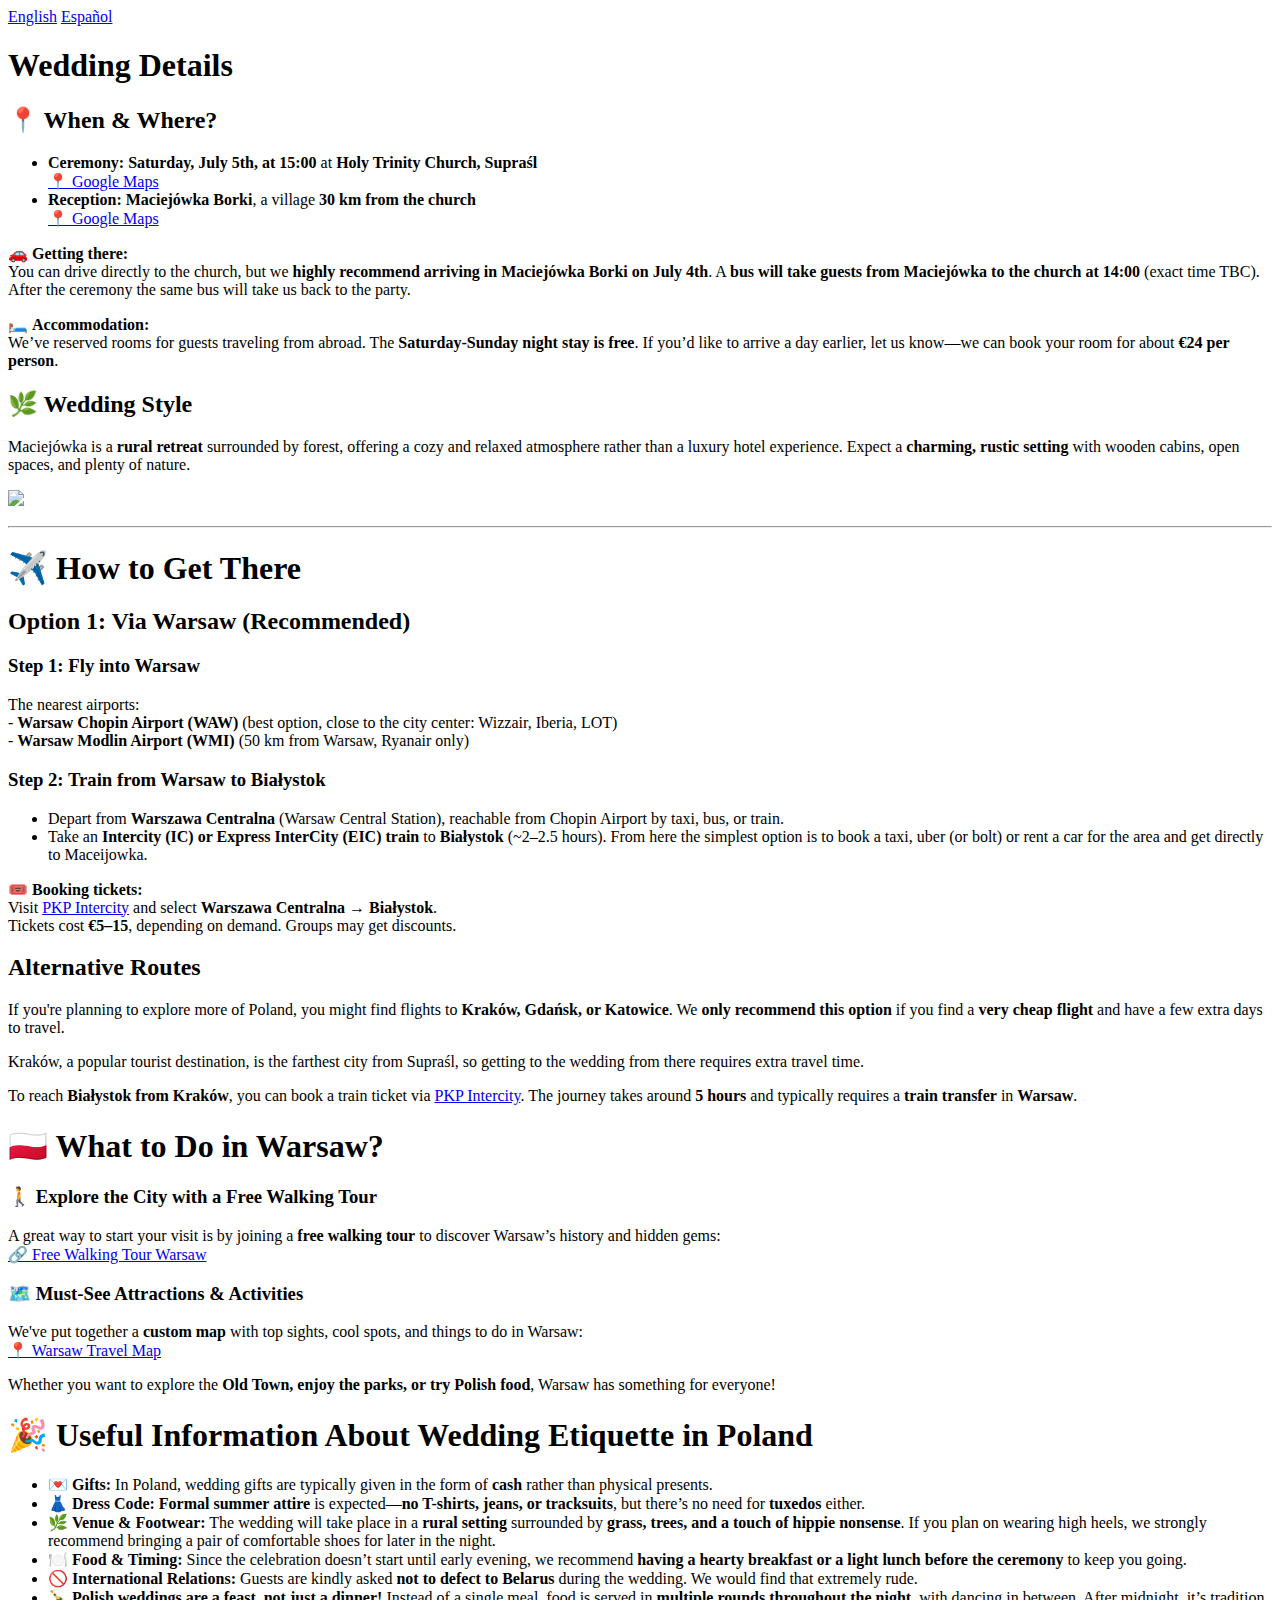
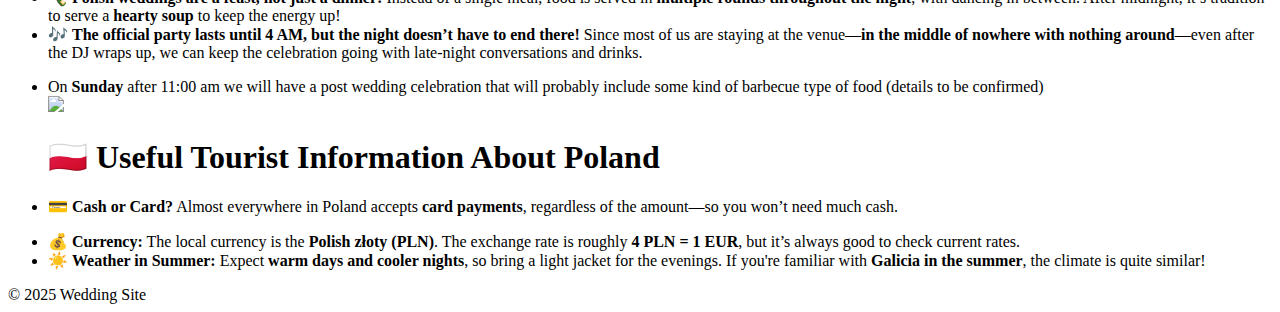
==== home/index.html @ 26d76ed0 "Deploying to gh-pages from @ IamjustNick/wedding-site@7981cb326dc4d60f3801853ffd5f49c5a8aa6785 🚀" ====
<!DOCTYPE html>
<html lang="en">
<head>
    <meta charset="UTF-8">
    <meta name="viewport" content="width=device-width, initial-scale=1.0">
    <title>Wedding Site - Home</title>
    <link rel="stylesheet" href="https://fonts.googleapis.com/css2?family=Playfair+Display:wght@400;700&family=Open+Sans:wght@400;600&display=swap">
    <link rel="stylesheet" href="/wedding-site/static/css/style.css">
    
</head>
<body>
    <div class="language-switcher">
        <a href="/wedding-site/home/en" class="active">English</a>
        <a href="/wedding-site/home/es" >Español</a>
    </div>
    
    <div class="container">
        
    <div class="wedding-content">
        <h1>Wedding Details</h1>

<h2>📍 When &amp; Where?</h2>

<ul>
<li><strong>Ceremony:</strong> <strong>Saturday, July 5th, at 15:00</strong> at <strong>Holy Trinity Church, Supraśl</strong><br />
<a href="https://maps.app.goo.gl/awo4oxo399xgwkPA8">📍 Google Maps</a></li>
<li><strong>Reception:</strong> <strong>Maciejówka Borki</strong>, a village <strong>30 km from the church</strong><br />
<a href="https://maps.app.goo.gl/ZtGkxrp5NXeq9ZGX7">📍 Google Maps</a></li>
</ul>

<p>🚗 <strong>Getting there:</strong><br />
You can drive directly to the church, but we <strong>highly recommend arriving in Maciejówka Borki on July 4th</strong>. A <strong>bus will take guests from Maciejówka to the church at 14:00</strong> (exact time TBC). After the ceremony the same bus will take us back to the party.</p>

<p>🛏️ <strong>Accommodation:</strong><br />
We’ve reserved rooms for guests traveling from abroad. The <strong>Saturday-Sunday night stay is free</strong>. If you’d like to arrive a day earlier, let us know—we can book your room for about <strong>€24 per person</strong>.</p>

<h2><strong>🌿 Wedding Style</strong></h2>

<p>Maciejówka is a <strong>rural retreat</strong> surrounded by forest, offering a cozy and relaxed atmosphere rather than a luxury hotel experience. Expect a <strong>charming, rustic setting</strong> with wooden cabins, open spaces, and plenty of nature.</p>

<p><img src="/wedding-site/static/images/maceijowka_aereal.png"></p>

<hr />

<h1>✈️ How to Get There</h1>

<h2><strong>Option 1: Via Warsaw (Recommended)</strong></h2>

<h3><strong>Step 1: Fly into Warsaw</strong></h3>

<p>The nearest airports:<br />
- <strong>Warsaw Chopin Airport (WAW)</strong> (best option, close to the city center: Wizzair, Iberia, LOT)<br />
- <strong>Warsaw Modlin Airport (WMI)</strong> (50 km from Warsaw, Ryanair only)</p>

<h3><strong>Step 2: Train from Warsaw to Białystok</strong></h3>

<ul>
<li>Depart from <strong>Warszawa Centralna</strong> (Warsaw Central Station), reachable from Chopin Airport by taxi, bus, or train.</li>
<li>Take an <strong>Intercity (IC) or Express InterCity (EIC) train</strong> to <strong>Białystok</strong> (~2–2.5 hours).  From here the simplest option is to book a taxi, uber (or bolt) or rent a car for the area and get directly to Maceijowka.</li>
</ul>

<p>🎟️ <strong>Booking tickets:</strong><br />
Visit <a href="https://ebilet.intercity.pl/">PKP Intercity</a> and select <strong>Warszawa Centralna → Białystok</strong>.<br />
Tickets cost <strong>€5–15</strong>, depending on demand. Groups may get discounts.</p>

<h2><strong>Alternative Routes</strong></h2>

<p>If you're planning to explore more of Poland, you might find flights to <strong>Kraków, Gdańsk, or Katowice</strong>. We <strong>only recommend this option</strong> if you find a <strong>very cheap flight</strong> and have a few extra days to travel.</p>

<p>Kraków, a popular tourist destination, is the farthest city from Supraśl, so getting to the wedding from there requires extra travel time.</p>

<p>To reach <strong>Białystok from Kraków</strong>, you can book a train ticket via <a href="https://ebilet.intercity.pl/">PKP Intercity</a>. The journey takes around <strong>5 hours</strong> and typically requires a <strong>train transfer</strong> in <strong>Warsaw</strong>.</p>

<h1>🇵🇱 What to Do in Warsaw?</h1>

<h3>🚶 <strong>Explore the City with a Free Walking Tour</strong></h3>

<p>A great way to start your visit is by joining a <strong>free walking tour</strong> to discover Warsaw’s history and hidden gems:<br />
<a href="https://freewalkingtour.com/es/warsaw/">🔗 Free Walking Tour Warsaw</a></p>

<h3>🗺️ <strong>Must-See Attractions &amp; Activities</strong></h3>

<p>We've put together a <strong>custom map</strong> with top sights, cool spots, and things to do in Warsaw:<br />
<a href="https://www.google.com/maps/d/u/0/viewer?mid=1-inONc4jPhgZC2jATA_LjcC49UCqCZQ9&ll=52.2374048507852%2C21.020049772364008&z=13">📍 Warsaw Travel Map</a></p>

<p>Whether you want to explore the <strong>Old Town, enjoy the parks, or try Polish food</strong>, Warsaw has something for everyone!</p>

<h1>🎉 Useful Information About Wedding Etiquette in Poland  </h1>

<ul>
<li>💌 <strong>Gifts:</strong> In Poland, wedding gifts are typically given in the form of <strong>cash</strong> rather than physical presents.</li>
<li>👗 <strong>Dress Code:</strong> <strong>Formal summer attire</strong> is expected—<strong>no T-shirts, jeans, or tracksuits</strong>, but there’s no need for <strong>tuxedos</strong> either.</li>
<li>🌿 <strong>Venue &amp; Footwear:</strong> The wedding will take place in a <strong>rural setting</strong> surrounded by <strong>grass, trees, and a touch of hippie nonsense</strong>. If you plan on wearing high heels, we strongly recommend bringing a pair of comfortable shoes for later in the night.</li>
<li>🍽️ <strong>Food &amp; Timing:</strong> Since the celebration doesn’t start until early evening, we recommend <strong>having a hearty breakfast or a light lunch before the ceremony</strong> to keep you going.</li>
<li>🚫 <strong>International Relations:</strong> Guests are kindly asked <strong>not to defect to Belarus</strong> during the wedding. We would find that extremely rude.</li>
<li>🍾 <strong>Polish weddings are a feast, not just a dinner!</strong> Instead of a single meal, food is served in <strong>multiple rounds throughout the night</strong>, with dancing in between. After midnight, it’s tradition to serve a <strong>hearty soup</strong> to keep the energy up!</li>
<li>🎶 <strong>The official party lasts until 4 AM, but the night doesn’t have to end there!</strong> Since most of us are staying at the venue—<strong>in the middle of nowhere with nothing around</strong>—even after the DJ wraps up, we can keep the celebration going with late-night conversations and drinks.</li>
<li><p>On <strong>Sunday</strong>  after 11:00 am we will have a post wedding celebration that will probably include some kind of barbecue type of food (details to be confirmed)<br />
<img src="/wedding-site/static/images/maceijowka_map.png"></p>

<h1>🇵🇱 Useful Tourist Information About Poland</h1></li>
<li><p>💳 <strong>Cash or Card?</strong> Almost everywhere in Poland accepts <strong>card payments</strong>, regardless of the amount—so you won’t need much cash.</p></li>
<li>💰 <strong>Currency:</strong> The local currency is the <strong>Polish złoty (PLN)</strong>. The exchange rate is roughly <strong>4 PLN = 1 EUR</strong>, but it’s always good to check current rates.</li>
<li>☀️ <strong>Weather in Summer:</strong> Expect <strong>warm days and cooler nights</strong>, so bring a light jacket for the evenings. If you're familiar with <strong>Galicia in the summer</strong>, the climate is quite similar!</li>
</ul>

    </div>

    </div>
    
    <footer>
        &copy; 2025 Wedding Site
    </footer>
    
    
<script>
    // Add any custom JS here if needed
    document.addEventListener('DOMContentLoaded', function() {
        // Make all external links open in a new tab
        const links = document.querySelectorAll('a[href^="http"]');
        links.forEach(link => {
            link.setAttribute('target', '_blank');
            link.setAttribute('rel', 'noopener noreferrer');
        });
    });
</script>

<script src="/wedding-site/static/auth.js"></script>
</body>
</html>
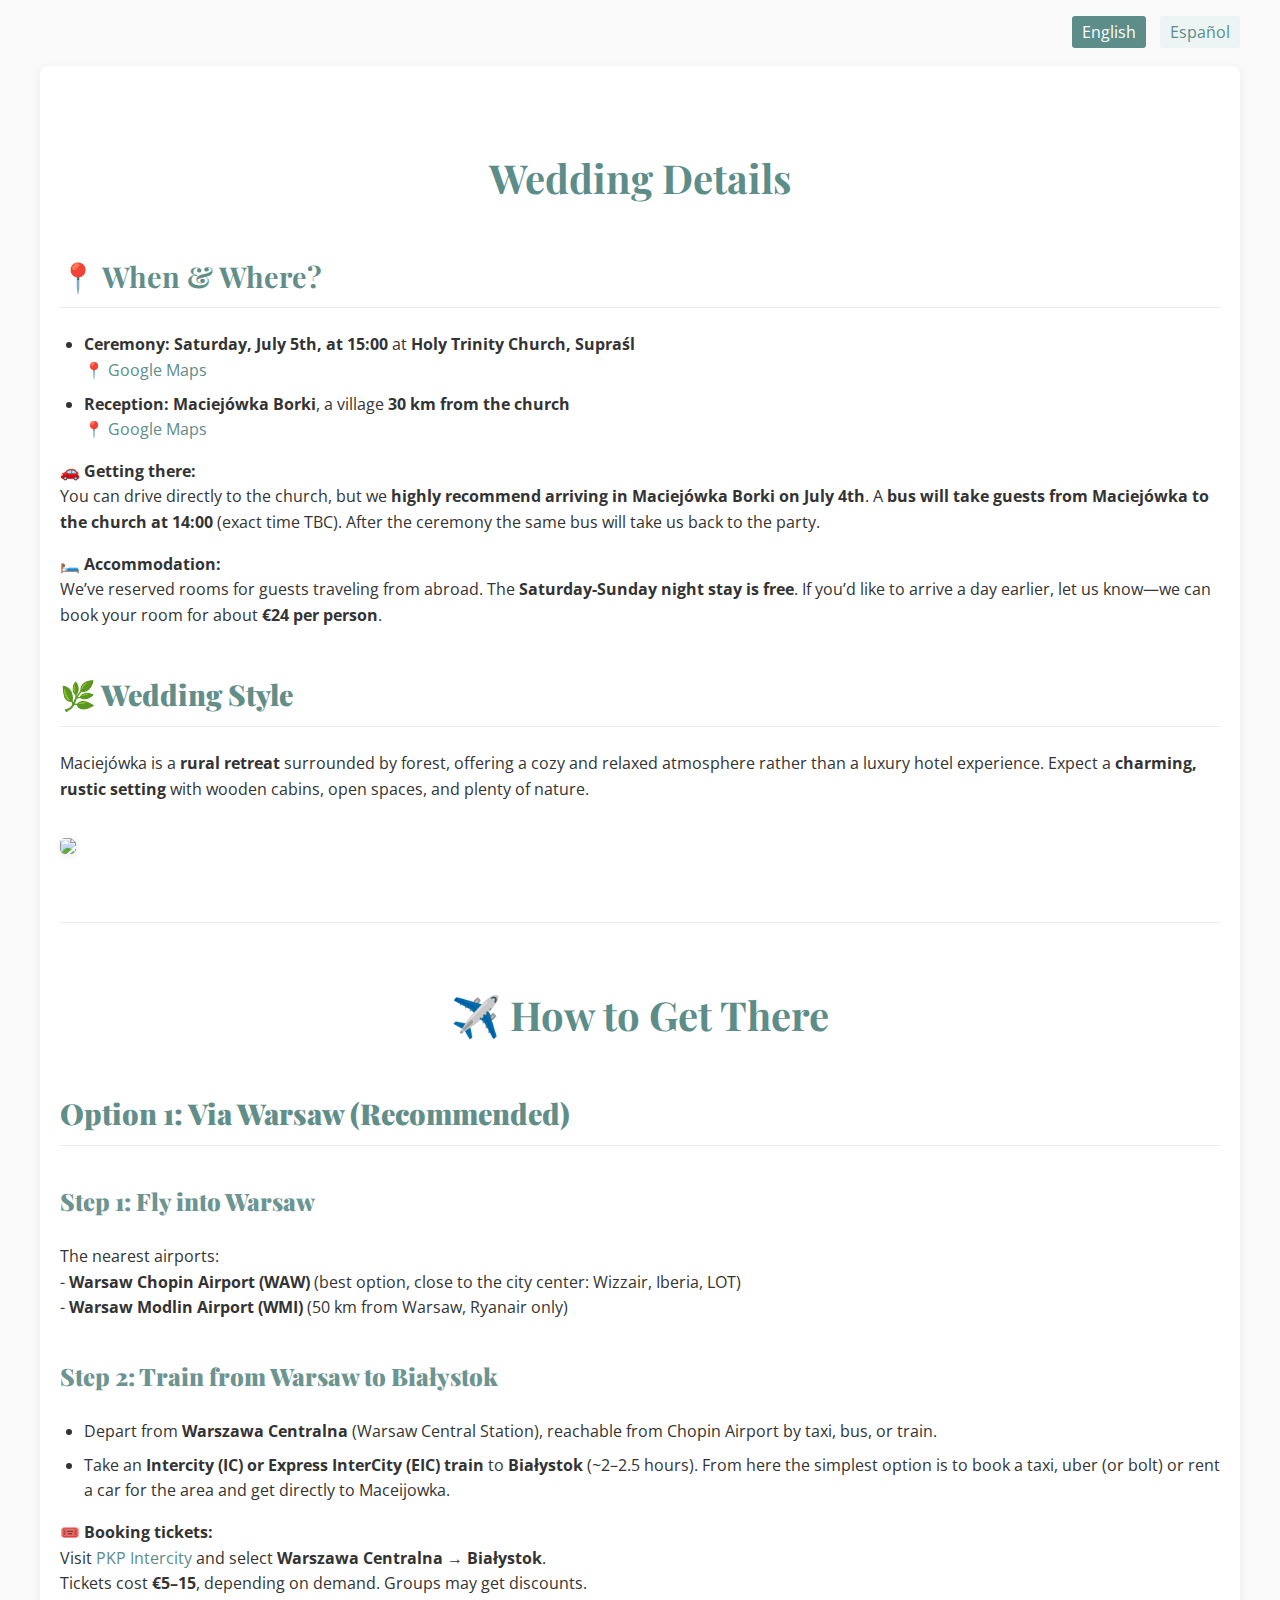
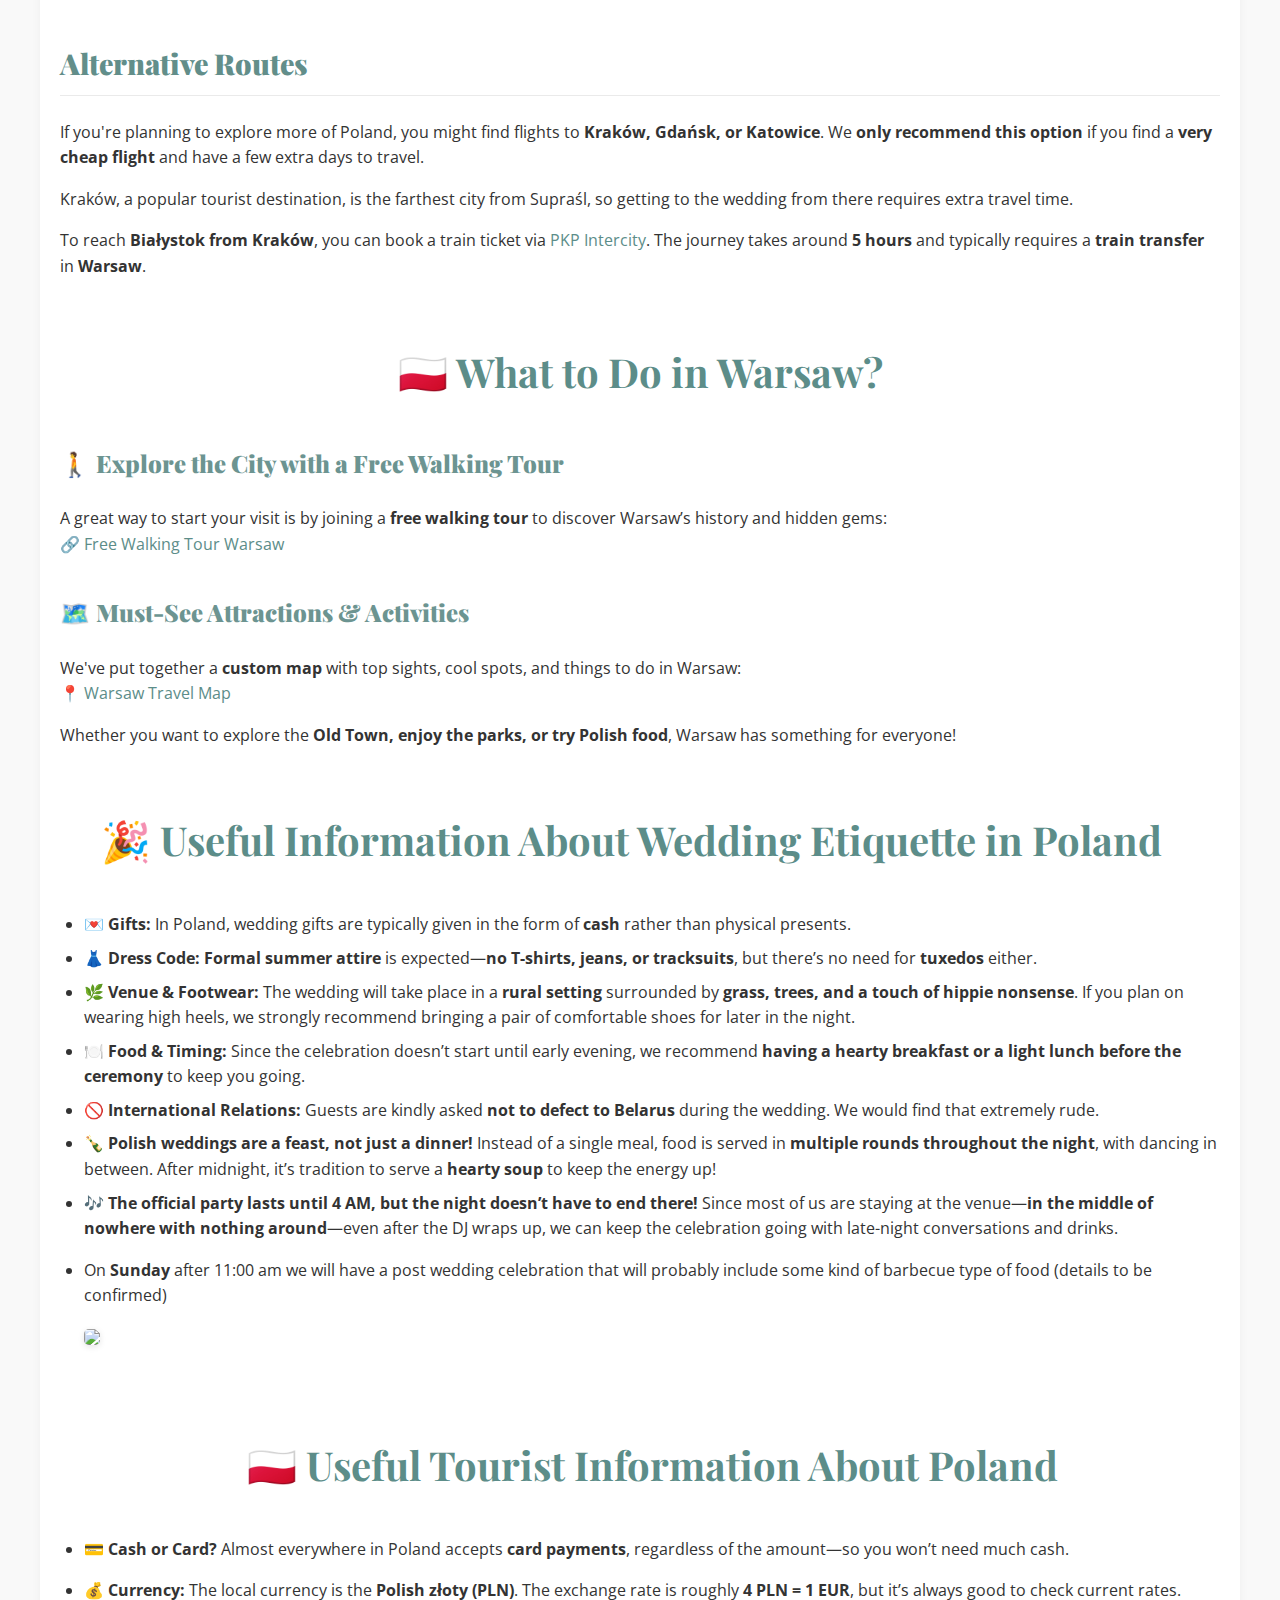
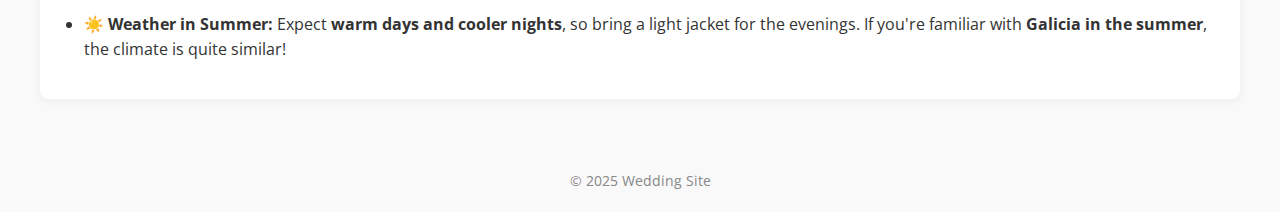
==== commit b707266b: "Deploying to gh-pages from @ IamjustNick/wedding-site@86f3a31d2909d0979ca7b09afceba0865f210a10 🚀" ====
--- a/home/index.html
+++ b/home/index.html
@@ -5,13 +5,13 @@
     <meta name="viewport" content="width=device-width, initial-scale=1.0">
     <title>Wedding Site - Home</title>
     <link rel="stylesheet" href="https://fonts.googleapis.com/css2?family=Playfair+Display:wght@400;700&family=Open+Sans:wght@400;600&display=swap">
-    <link rel="stylesheet" href="/wedding-site/static/css/style.css">
+    <link rel="stylesheet" href="/static/css/style.css">
     
 </head>
 <body>
     <div class="language-switcher">
-        <a href="/wedding-site/home/en" class="active">English</a>
-        <a href="/wedding-site/home/es" >Español</a>
+        <a href="/home/en" class="active">English</a>
+        <a href="/home/es" >Español</a>
     </div>
     
     <div class="container">
--- a/static/css/style.css
+++ b/static/css/style.css
@@ -0,0 +1,190 @@
+/* Base styling */
+body {
+    font-family: 'Open Sans', Arial, sans-serif;
+    line-height: 1.6;
+    color: #333;
+    max-width: 1200px;
+    margin: 0 auto;
+    padding: 0 20px;
+    background-color: #f9f9f9;
+}
+
+/* Header Styling */
+h1, h2, h3, h4 {
+    font-family: 'Playfair Display', serif;
+    color: #3a3a3a;
+    margin-top: 1.5em;
+}
+
+h1 {
+    font-size: 2.5rem;
+    text-align: center;
+    margin-bottom: 1em;
+    color: #5c8d89;
+}
+
+h2 {
+    font-size: 1.8rem;
+    border-bottom: 1px solid #eaeaea;
+    padding-bottom: 0.3em;
+    color: #628e8a;
+}
+
+h3 {
+    font-size: 1.5rem;
+    color: #6c9491;
+}
+
+/* Links */
+a {
+    color: #5c8d89;
+    text-decoration: none;
+}
+
+a:hover {
+    text-decoration: underline;
+}
+
+/* Lists */
+ul, ol {
+    padding-left: 1.5em;
+}
+
+li {
+    margin-bottom: 0.5em;
+}
+
+/* Images */
+img {
+    max-width: 100%;
+    height: auto;
+    margin: 20px 0;
+    border-radius: 5px;
+    box-shadow: 0 2px 6px rgba(0, 0, 0, 0.1);
+}
+
+/* Containers */
+.container {
+    padding: 20px;
+    background-color: white;
+    border-radius: 8px;
+    box-shadow: 0 2px 10px rgba(0, 0, 0, 0.05);
+    margin-bottom: 30px;
+}
+
+/* Navigation */
+.language-switcher {
+    text-align: right;
+    margin: 20px 0;
+}
+
+.language-switcher a {
+    margin-left: 10px;
+    padding: 5px 10px;
+    background-color: #ecf5f4;
+    border-radius: 3px;
+}
+
+.language-switcher a.active {
+    background-color: #5c8d89;
+    color: white;
+}
+
+/* Login Form */
+.login-form {
+    max-width: 500px;
+    margin: 100px auto;
+    padding: 30px;
+    background-color: white;
+    border-radius: 8px;
+    box-shadow: 0 2px 15px rgba(0, 0, 0, 0.1);
+}
+
+.login-form h2 {
+    text-align: center;
+    margin-top: 0;
+}
+
+.form-group {
+    margin-bottom: 20px;
+}
+
+.form-group label {
+    display: block;
+    margin-bottom: 5px;
+    font-weight: bold;
+}
+
+.form-group input {
+    width: 100%;
+    padding: 10px;
+    border: 1px solid #ddd;
+    border-radius: 4px;
+    font-size: 1rem;
+}
+
+.form-button {
+    background-color: #5c8d89;
+    color: white;
+    border: none;
+    padding: 12px 15px;
+    border-radius: 4px;
+    cursor: pointer;
+    width: 100%;
+    font-size: 1rem;
+}
+
+.form-button:hover {
+    background-color: #4a7a76;
+}
+
+.error-message {
+    color: #e74c3c;
+    margin-top: 20px;
+    text-align: center;
+}
+
+/* Responsive Design */
+@media (max-width: 768px) {
+    body {
+        padding: 0 15px;
+    }
+    
+    h1 {
+        font-size: 2rem;
+    }
+    
+    h2 {
+        font-size: 1.5rem;
+    }
+}
+
+/* Special Elements */
+.highlight {
+    background-color: #f0f7f6;
+    padding: 15px;
+    border-left: 4px solid #5c8d89;
+    margin: 15px 0;
+}
+
+.important {
+    font-weight: bold;
+    color: #e67e22;
+}
+
+/* Footer */
+footer {
+    text-align: center;
+    margin-top: 50px;
+    padding: 20px 0;
+    color: #888;
+    font-size: 0.9rem;
+}
+
+/* Horizontal Rule */
+hr {
+    border: 0;
+    height: 1px;
+    background-color: #eaeaea;
+    margin: 40px 0;
+}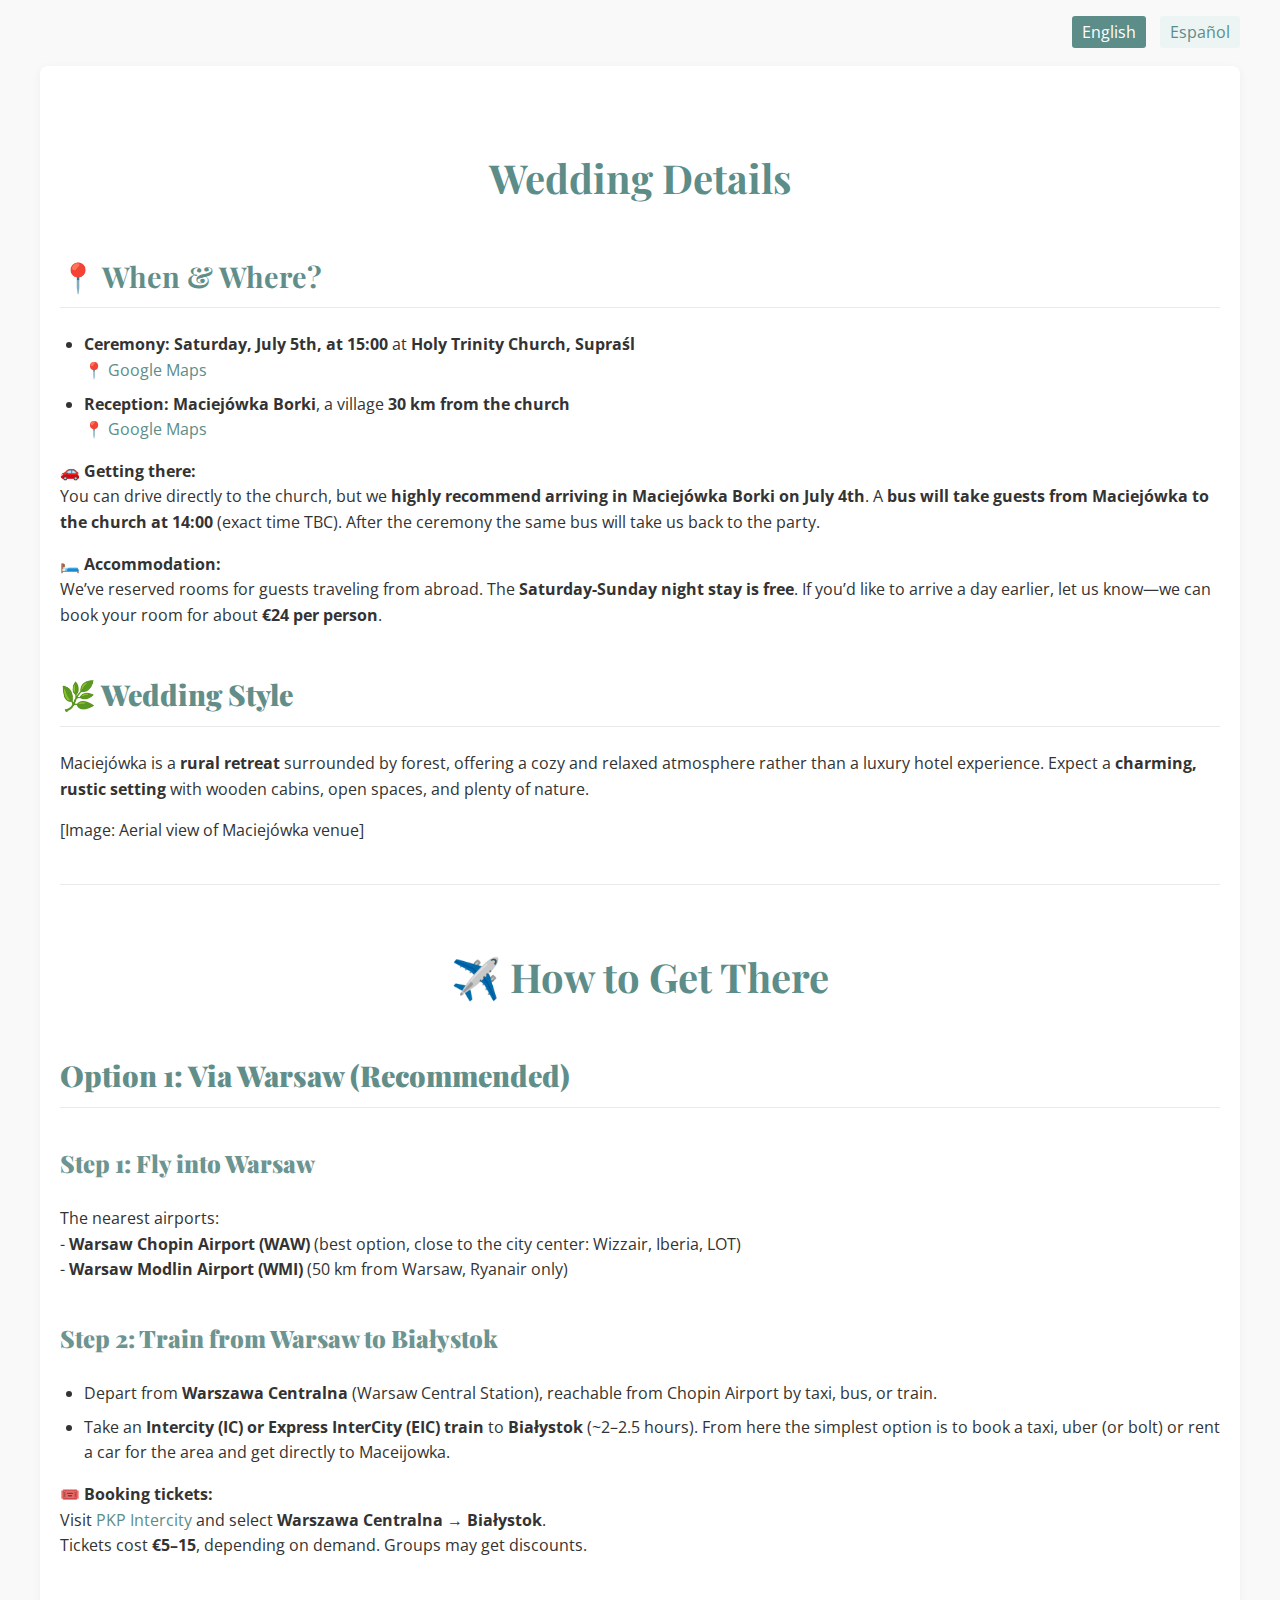
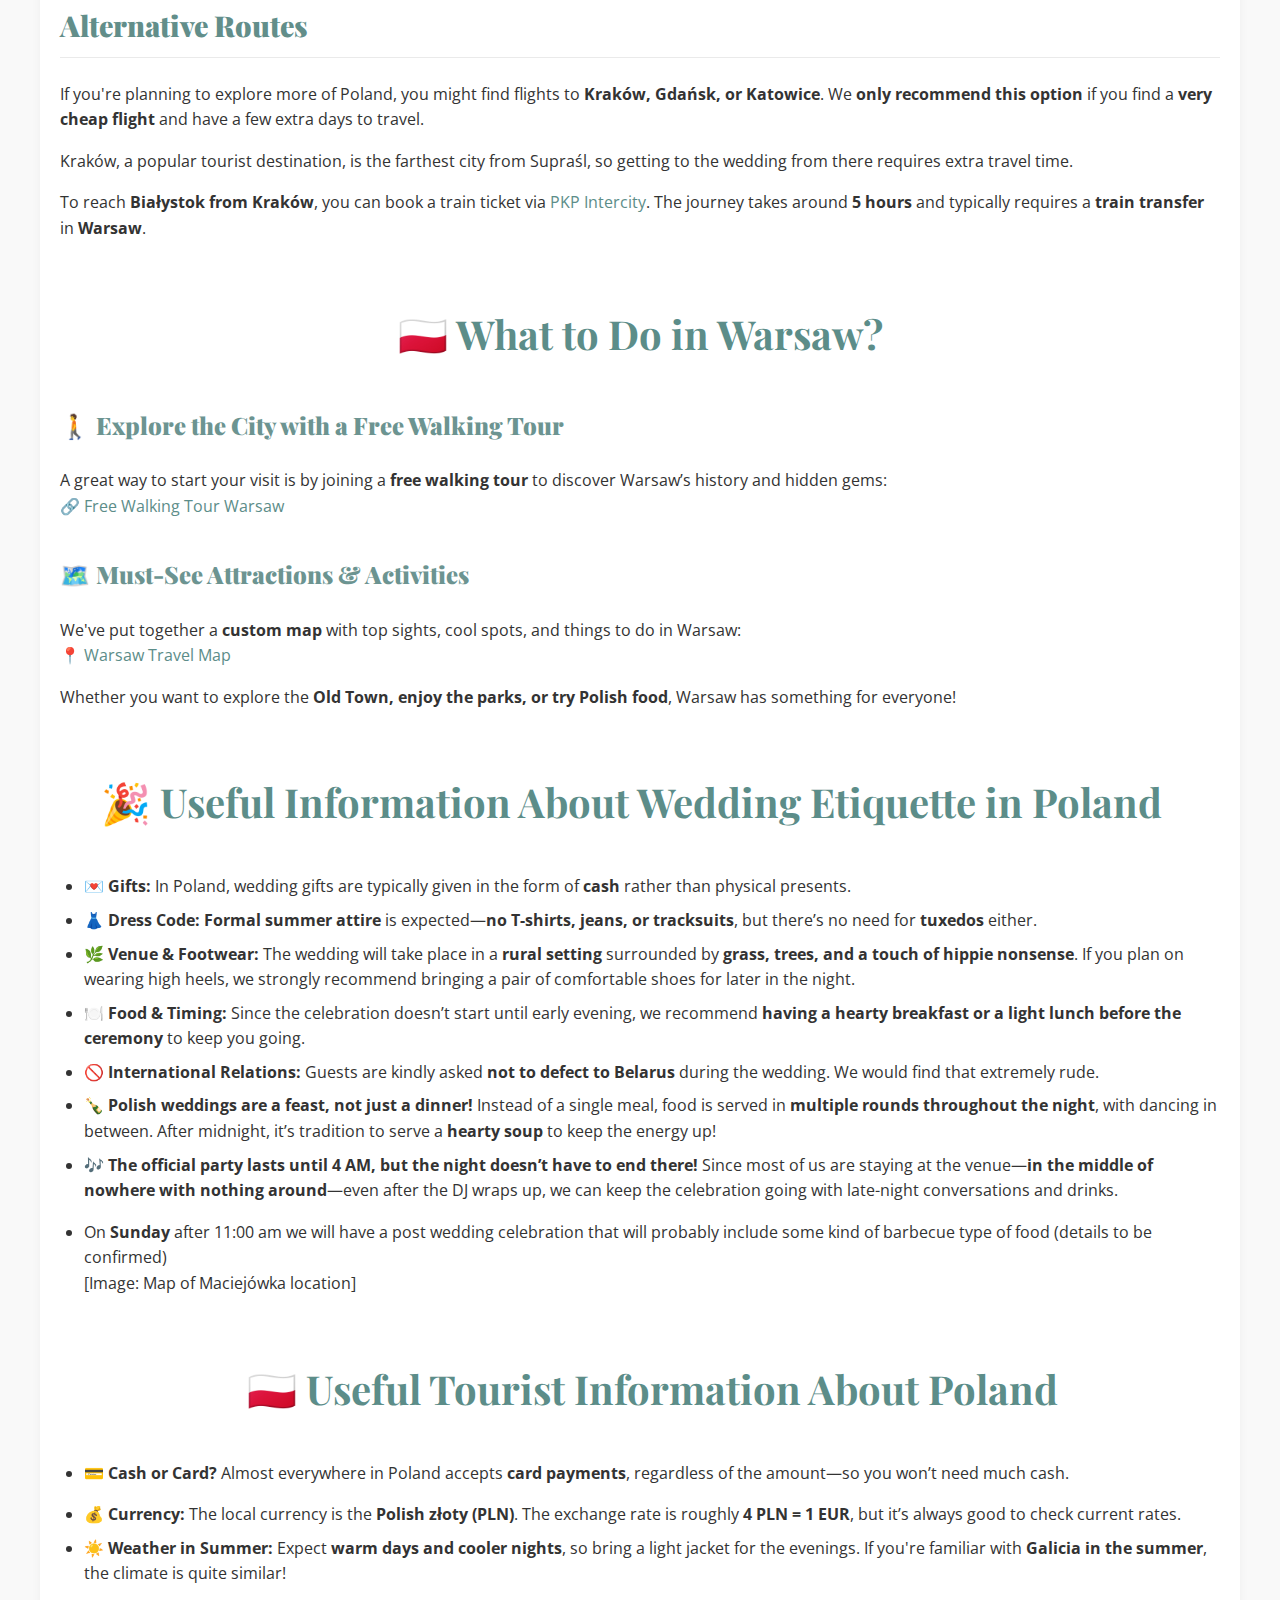
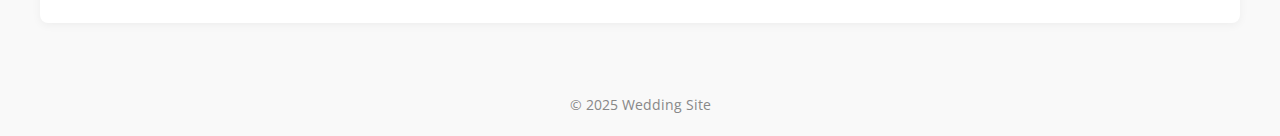
==== commit b81fda37: "Deploying to gh-pages from @ IamjustNick/wedding-site@8e10a897a23ecf9d8199b9a144077be21a05d8ee 🚀" ====
--- a/home/index.html
+++ b/home/index.html
@@ -38,7 +38,7 @@
 
 <p>Maciejówka is a <strong>rural retreat</strong> surrounded by forest, offering a cozy and relaxed atmosphere rather than a luxury hotel experience. Expect a <strong>charming, rustic setting</strong> with wooden cabins, open spaces, and plenty of nature.</p>
 
-<p><img src="/wedding-site/static/images/maceijowka_aereal.png"></p>
+<p>[Image: Aerial view of Maciejówka venue]</p>
 
 <hr />
 
@@ -96,7 +96,7 @@
 <li>🍾 <strong>Polish weddings are a feast, not just a dinner!</strong> Instead of a single meal, food is served in <strong>multiple rounds throughout the night</strong>, with dancing in between. After midnight, it’s tradition to serve a <strong>hearty soup</strong> to keep the energy up!</li>
 <li>🎶 <strong>The official party lasts until 4 AM, but the night doesn’t have to end there!</strong> Since most of us are staying at the venue—<strong>in the middle of nowhere with nothing around</strong>—even after the DJ wraps up, we can keep the celebration going with late-night conversations and drinks.</li>
 <li><p>On <strong>Sunday</strong>  after 11:00 am we will have a post wedding celebration that will probably include some kind of barbecue type of food (details to be confirmed)<br />
-<img src="/wedding-site/static/images/maceijowka_map.png"></p>
+[Image: Map of Maciejówka location]</p>
 
 <h1>🇵🇱 Useful Tourist Information About Poland</h1></li>
 <li><p>💳 <strong>Cash or Card?</strong> Almost everywhere in Poland accepts <strong>card payments</strong>, regardless of the amount—so you won’t need much cash.</p></li>
--- a/static/css/style.css
+++ b/static/css/style.css
@@ -172,6 +172,17 @@
     color: #e67e22;
 }
 
+.image-placeholder {
+    background-color: #f5f5f5;
+    border: 1px dashed #ccc;
+    padding: 30px;
+    text-align: center;
+    margin: 20px 0;
+    color: #666;
+    font-style: italic;
+    border-radius: 5px;
+}
+
 /* Footer */
 footer {
     text-align: center;
